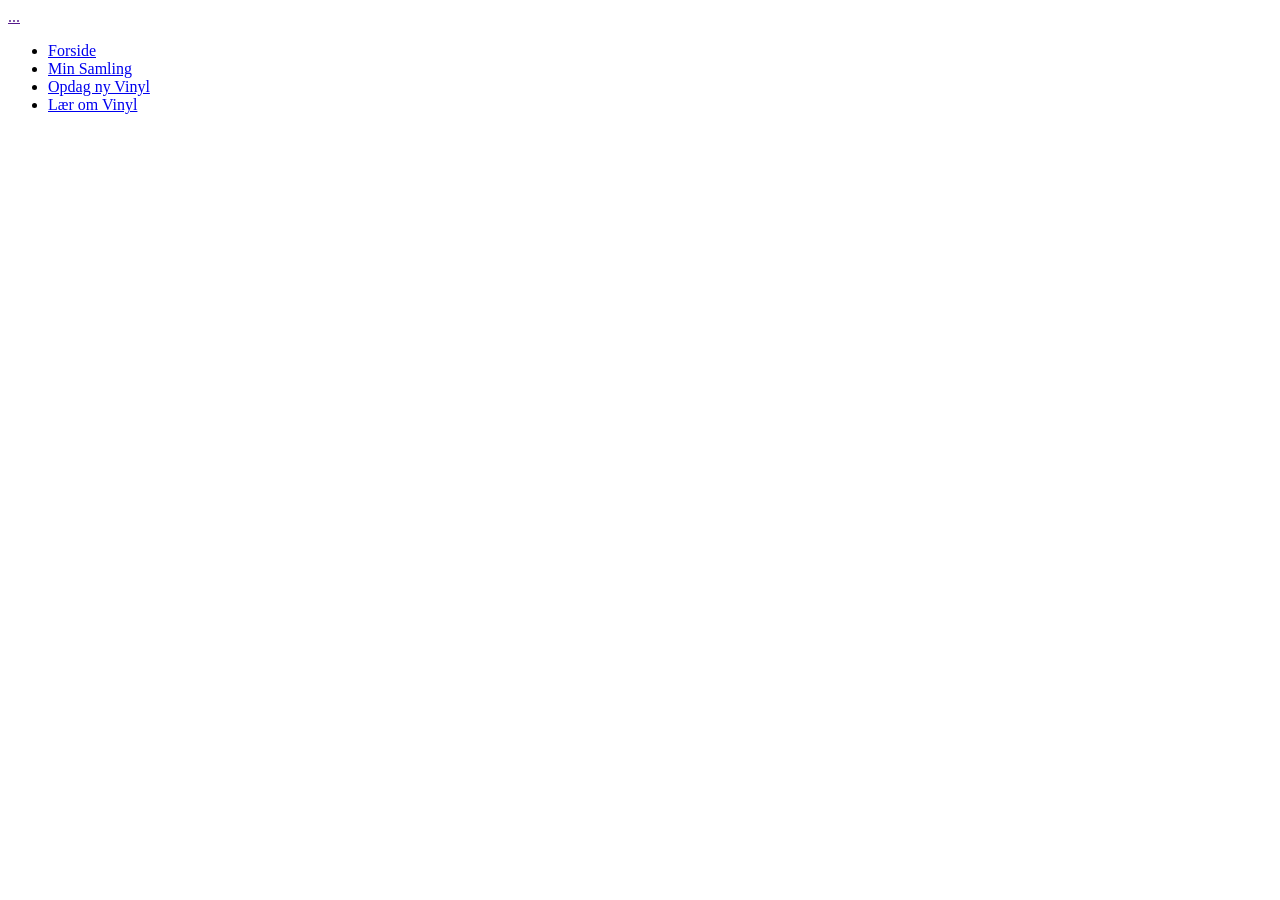
==== index.html @ f33c12c8 "init" ====
<!DOCTYPE html>
<html lang="da">

<head>
    <meta charset="UTF-8">
    <meta name="viewport" content="width=device-width, initial-scale=1.0">
    <meta name="robots" content="noindex">
    <title>Forside</title>
    <link rel="stylesheet" href="./css/style.css">
    <link rel="stylesheet" href="./css/layout.css">
</head>

<body>
    <header>
        <div class="logo">
            <a href="">...</a>
        </div>
        <nav>
            <ul class="menu">
                <li><a href="index.html">Forside</a></li>
                <li><a href="min_samling.html">Min Samling</a></li>
                <li><a href="preview_opdagnyvinyl.html">Opdag ny Vinyl</a></li>
                <li><a href="preview_læromvinyl.html">Lær om Vinyl</a></li>
            </ul>
        </nav>
    </header>

    <main>
        <div class="grid_5-4">
            <div class="order">
                <h1></h1>
                <p></p>
                <p></p>
            </div>
            <img src="" alt="">
        </div>
    </main>

    <footer></footer>
</body>

</html>
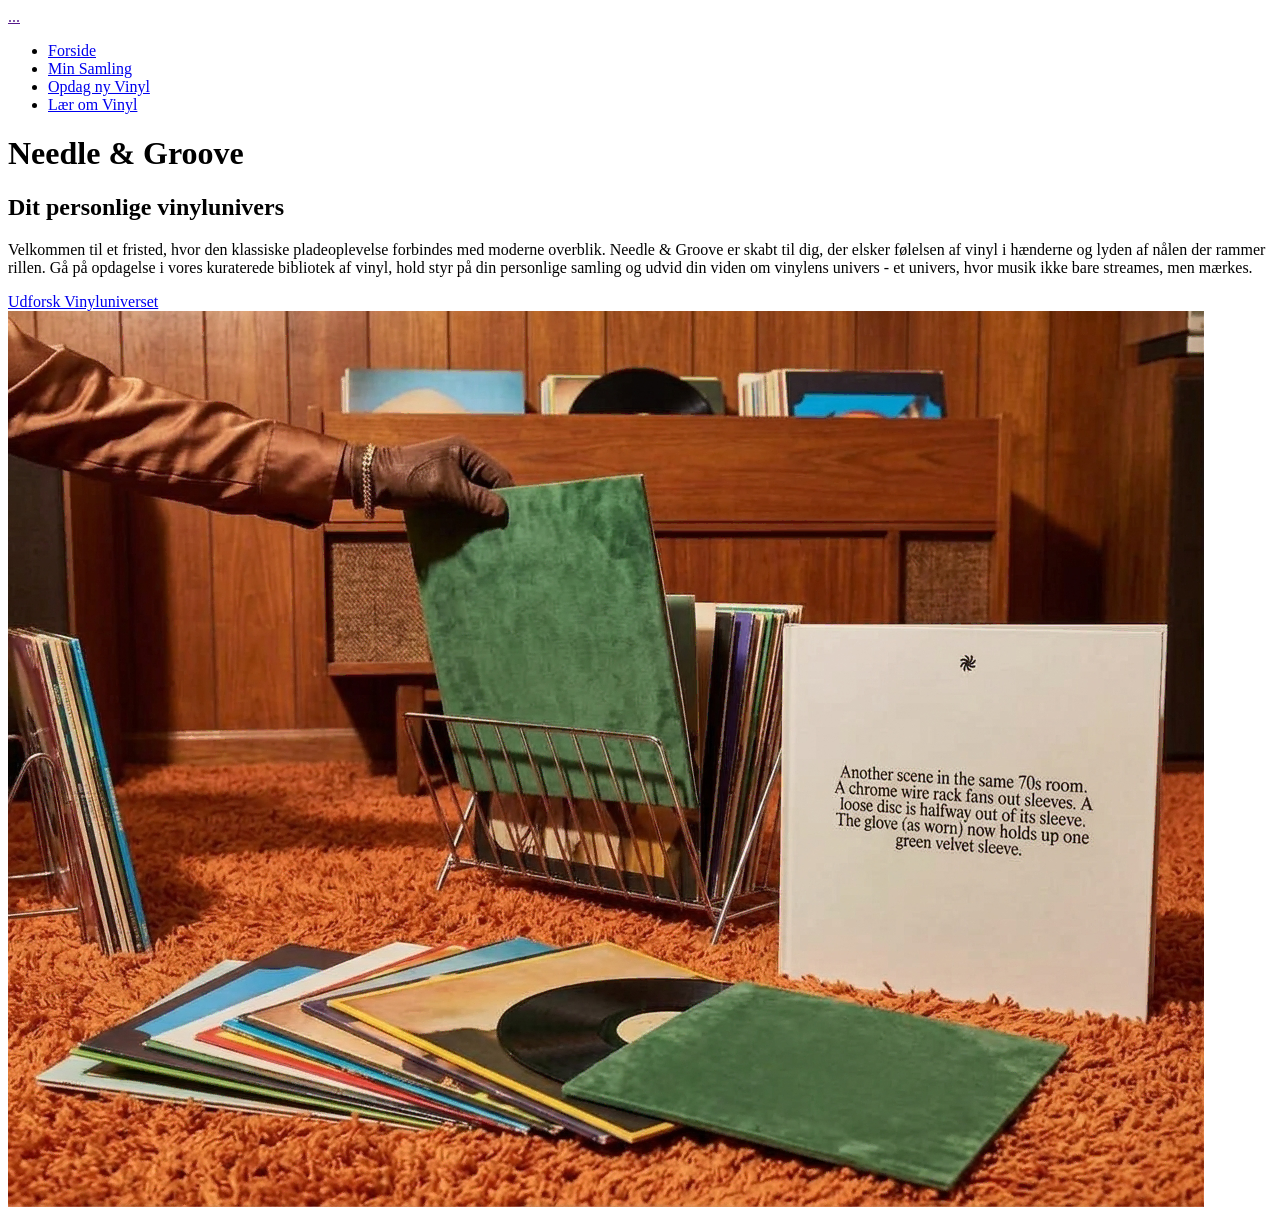
==== commit fe5af800: "indhold done" ====
--- a/index.html
+++ b/index.html
@@ -28,11 +28,18 @@
     <main>
         <div class="grid_5-4">
             <div class="order">
-                <h1></h1>
-                <p></p>
-                <p></p>
+                <h1>Needle & Groove</h1>
+                <h2>Dit personlige vinylunivers</h2>
+                <p>Velkommen til et fristed, hvor den klassiske pladeoplevelse forbindes med moderne overblik. Needle &
+                    Groove er skabt til
+                    dig, der elsker følelsen af vinyl i hænderne og lyden af nålen der rammer rillen. Gå på opdagelse i
+                    vores kuraterede
+                    bibliotek af vinyl, hold styr på din personlige samling og udvid din viden om vinylens univers - et
+                    univers, hvor musik
+                    ikke bare streames, men mærkes.</p>
+                <a href="overlay_menu.html">Udforsk Vinyluniverset</a>
+                <img src="./imgs/Gemini_Generated_Image_txcvd5txcvd5txcv.webp" alt="baggrundsbillede">
             </div>
-            <img src="" alt="">
         </div>
     </main>
 
--- a/css/style.css
+++ b/css/style.css
@@ -0,0 +1 @@
+/********** Forside **********/
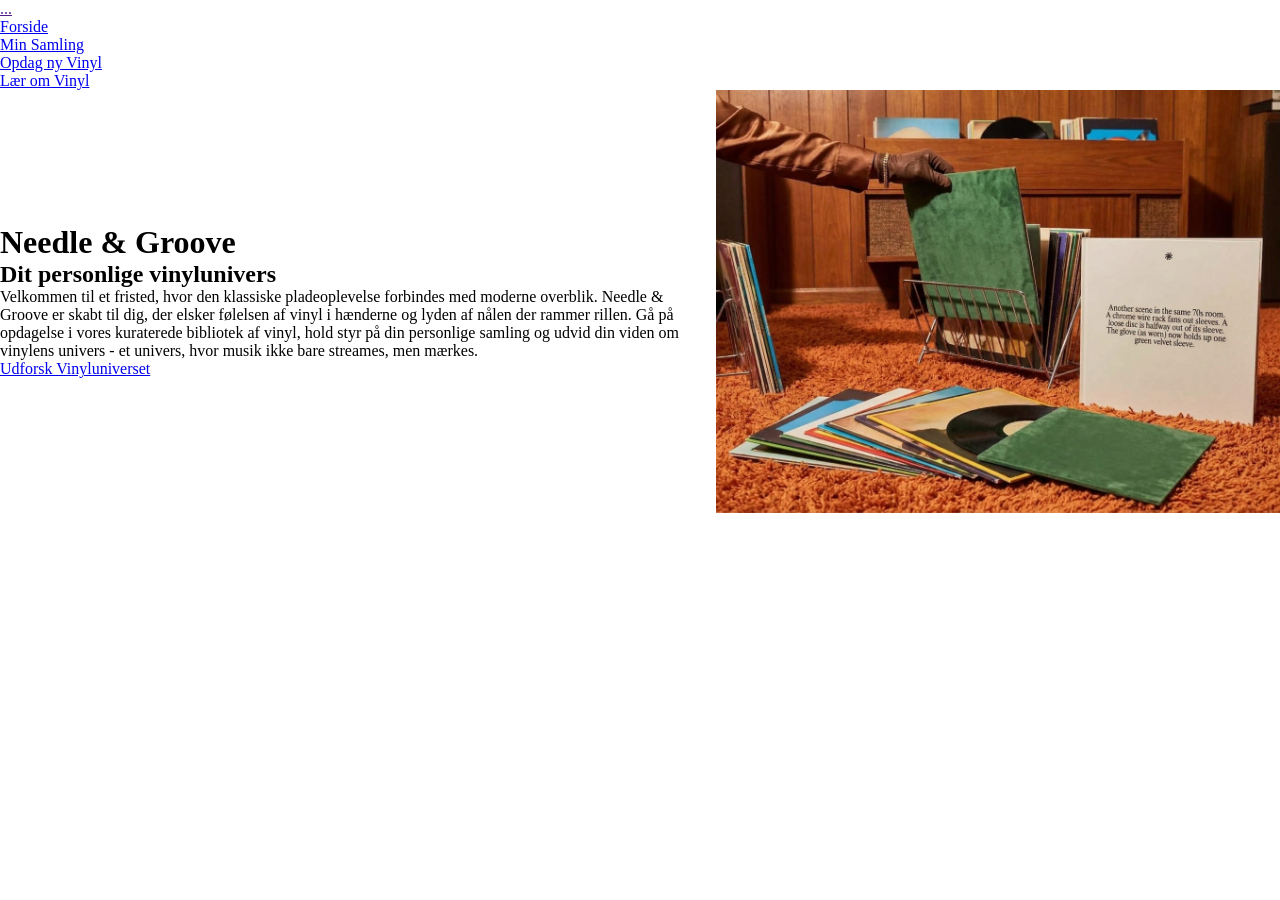
==== commit ec94b808: "layout done" ====
--- a/index.html
+++ b/index.html
@@ -27,6 +27,8 @@
 
     <main>
         <div class="grid_5-4">
+            <img class="baggrundsbillede_forside" src="./imgs/Gemini_Generated_Image_txcvd5txcvd5txcv.webp"
+                alt="baggrundsbillede">
             <div class="order">
                 <h1>Needle & Groove</h1>
                 <h2>Dit personlige vinylunivers</h2>
@@ -38,7 +40,6 @@
                     univers, hvor musik
                     ikke bare streames, men mærkes.</p>
                 <a href="overlay_menu.html">Udforsk Vinyluniverset</a>
-                <img src="./imgs/Gemini_Generated_Image_txcvd5txcvd5txcv.webp" alt="baggrundsbillede">
             </div>
         </div>
     </main>
--- a/css/style.css
+++ b/css/style.css
@@ -1 +1,21 @@
+/********** Reset **********/
+* {
+  margin: 0;
+  padding: 0;
+  box-sizing: border-box;
+}
+
+img {
+  width: 100%;
+  height: auto;
+  display: block;
+}
+
 /********** Forside **********/
+
+/********** Overlay menu **********/
+.baggrundsbillede_menu {
+  border-radius: 525px 0 0 525px;
+}
+
+/********** Preview "Min Samling" **********/
--- a/css/layout.css
+++ b/css/layout.css
@@ -0,0 +1,137 @@
+/********** Forside **********/
+.grid_5-4 {
+  display: grid;
+  grid-template-columns: 5fr 4fr;
+  grid-template-rows: 1fr auto 1fr;
+  gap: 10px;
+}
+
+.baggrundsbillede_forside {
+  grid-column: 2/3;
+  grid-row: 1/4;
+}
+
+.order {
+  grid-column: 1/2;
+  grid-row: 2/3;
+}
+
+/********** Overlay menu **********/
+.grid_1-20 {
+  display: grid;
+  grid-template-columns: 1fr 20fr;
+  grid-template-rows: 1fr auto auto 1fr;
+  gap: 10px;
+}
+
+.grid_1-1-1 {
+  display: grid;
+  grid-template-columns: repeat(3, 1fr);
+  grid-column: 2/3;
+  grid-row: 3/4;
+}
+
+.baggrundsbillede_menu {
+  grid-column: 2/3;
+  grid-row: 1/5;
+}
+
+.menu_overskrift {
+  grid-column: 2/3;
+  grid-row: 2/3;
+}
+
+/********** Preview "Min Samling" **********/
+.grid_minsamling_1-7-20 {
+  display: grid;
+  grid-template-columns: 1fr 7fr 20fr;
+  grid-template-rows: 1fr auto auto auto 1fr;
+  gap: 10px;
+}
+
+.bgb_presamling1 {
+  grid-column: 2/4;
+  grid-row: 1/6;
+}
+
+.bgb_presamling2 {
+  grid-column: 3/4;
+  grid-row: 1/6;
+}
+
+.preminsamling_overskrift {
+  grid-column: 3/4;
+  grid-row: 2/3;
+}
+
+.grid_album {
+  display: grid;
+  grid-template-columns: repeat(4, 1fr);
+  gap: 20px;
+  grid-column: 3/4;
+  grid-row: 3/4;
+}
+
+.minsamling_botton {
+  grid-column: 3/4;
+  grid-row: 4/5;
+}
+
+/********** Min Samling **********/
+.grid_1-1-1 {
+  display: grid;
+  grid-template-columns: repeat(3, 1fr);
+  gap: 20px;
+}
+
+.grid_1-1-1-1 {
+  display: grid;
+  grid-template-columns: repeat(4, 1fr);
+  gap: 20px;
+}
+
+/********** Preview "Opdag ny Vinyl" **********/
+.grid_1-7-20 {
+  display: grid;
+  grid-template-columns: 1fr 7fr 20fr;
+  grid-template-rows: 1fr auto 1fr;
+  gap: 10px;
+}
+
+.bgb_preopdag1 {
+  grid-column: 2/4;
+  grid-row: 1/6;
+}
+
+.bgb_preopdag2 {
+  grid-column: 3/4;
+  grid-row: 1/6;
+}
+
+.preopdag_overskrift {
+  grid-column: 3/4;
+  grid-row: 2/3;
+}
+
+/********** Preview "Lær om Vinyl" **********/
+.grid_1-7-20 {
+  display: grid;
+  grid-template-columns: 1fr 7fr 20fr;
+  grid-template-rows: 1fr auto 1fr;
+  gap: 10px;
+}
+
+.bgb_prelær1 {
+  grid-column: 2/4;
+  grid-row: 1/6;
+}
+
+.bgb_prelær2 {
+  grid-column: 3/4;
+  grid-row: 1/6;
+}
+
+.prelær_overskrift {
+  grid-column: 3/4;
+  grid-row: 2/3;
+}
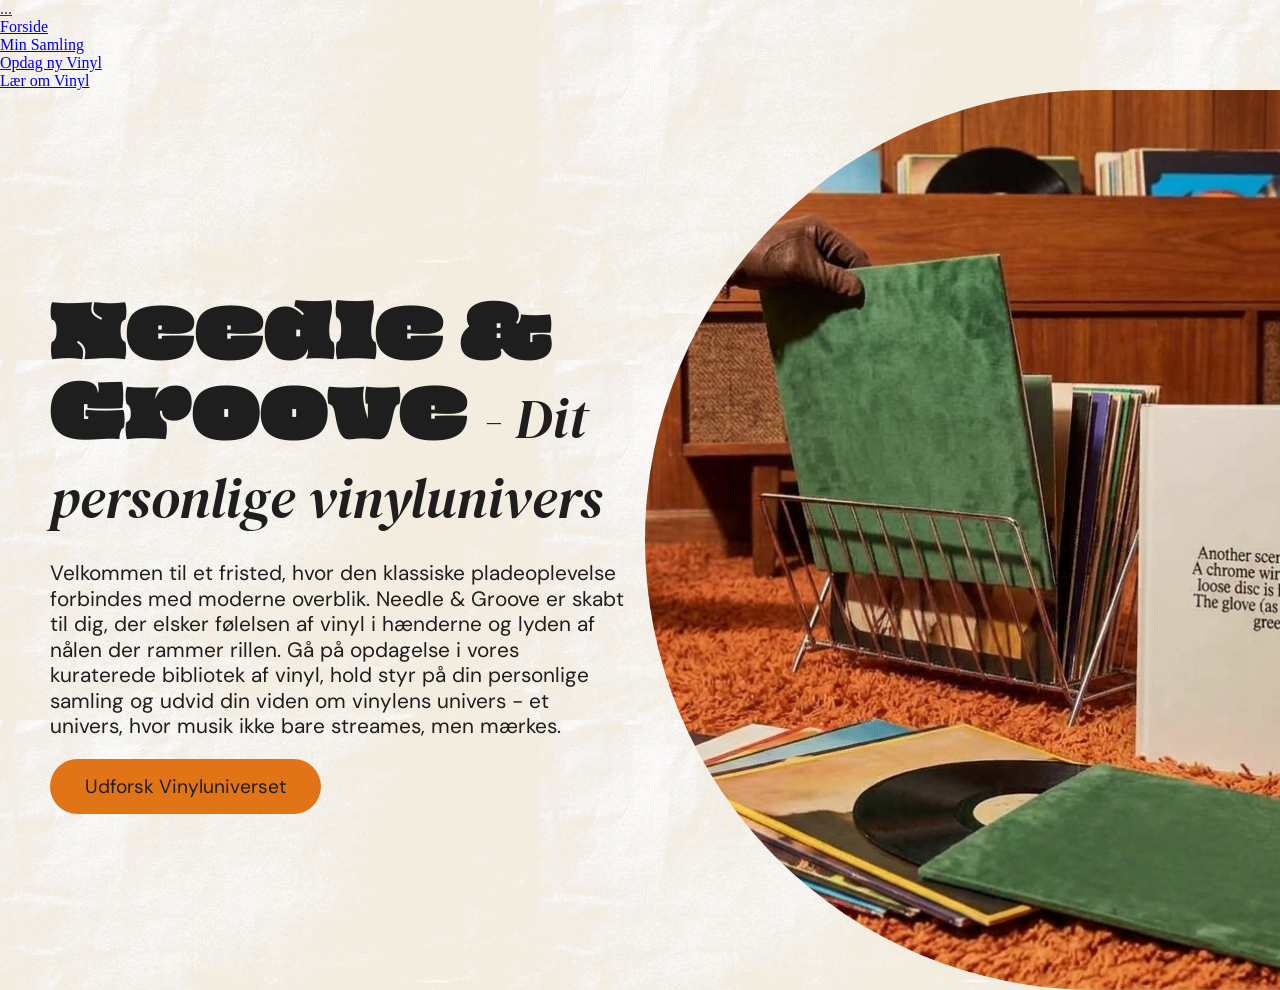
==== commit 35abe802: "style done + html/layout rettelser" ====
--- a/index.html
+++ b/index.html
@@ -5,6 +5,14 @@
     <meta charset="UTF-8">
     <meta name="viewport" content="width=device-width, initial-scale=1.0">
     <meta name="robots" content="noindex">
+    <meta name="description"
+        content="Udforsk Needle & Groove – dit digitale vinylarkiv. Hold styr på din samling, opdag ny musik, og lær alt om vinyl.">
+    <link rel="preconnect" href="https://fonts.googleapis.com">
+    <link rel="preconnect" href="https://fonts.gstatic.com" crossorigin>
+    <link
+        href="https://fonts.googleapis.com/css2?family=DM+Sans:ital,opsz,wght@0,9..40,100..1000;1,9..40,100..1000&family=DM+Serif+Display:ital@0;1&family=Oi&display=swap"
+        rel="stylesheet">
+    <link rel="icon" href="favicon (1).ico">
     <title>Forside</title>
     <link rel="stylesheet" href="./css/style.css">
     <link rel="stylesheet" href="./css/layout.css">
@@ -28,18 +36,20 @@
     <main>
         <div class="grid_5-4">
             <img class="baggrundsbillede_forside" src="./imgs/Gemini_Generated_Image_txcvd5txcvd5txcv.webp"
-                alt="baggrundsbillede">
-            <div class="order">
-                <h1>Needle & Groove</h1>
-                <h2>Dit personlige vinylunivers</h2>
-                <p>Velkommen til et fristed, hvor den klassiske pladeoplevelse forbindes med moderne overblik. Needle &
+                alt="baggrundsbillede" fetchpriority="high">
+            <div class="index_indhold">
+                <h1 class="forside_h1 tekst_lys_bg">Needle & Groove <span class="h1_andenfont">- Dit personlige
+                        vinylunivers</span></h1>
+                <p class="forside_p tekst_lys_bg">Velkommen til et fristed, hvor den klassiske pladeoplevelse forbindes
+                    med
+                    moderne overblik. Needle &
                     Groove er skabt til
                     dig, der elsker følelsen af vinyl i hænderne og lyden af nålen der rammer rillen. Gå på opdagelse i
                     vores kuraterede
                     bibliotek af vinyl, hold styr på din personlige samling og udvid din viden om vinylens univers - et
                     univers, hvor musik
                     ikke bare streames, men mærkes.</p>
-                <a href="overlay_menu.html">Udforsk Vinyluniverset</a>
+                <a class="forside_botton" href="overlay_menu.html">Udforsk Vinyluniverset</a>
             </div>
         </div>
     </main>
--- a/css/style.css
+++ b/css/style.css
@@ -9,13 +9,296 @@
   width: 100%;
   height: auto;
   display: block;
+  place-self: stretch;
+  object-fit: cover;
+}
+
+/********** Generelt **********/
+body {
+  background-color: #f3eddf;
+  background-image: url(../imgs/papirtekstur.webp);
+  background-blend-mode: lighten;
+}
+
+.tekst_lys_bg {
+  color: #1f1e1e;
+}
+
+.tekst_mørk_bg {
+  color: #f3eddf;
+}
+
+h1 {
+  font-family: "Oi", serif;
+  font-weight: 400;
+  font-style: normal;
+  font-size: 4.5rem;
+  letter-spacing: 3%;
+  line-height: 80px;
+  margin-block: 32px 12px;
+}
+
+h2 {
+  font-family: "DM Serif Display", serif;
+  font-weight: 400;
+  font-style: normal;
+  font-size: 2rem;
+  margin-block: 32px 12px;
+}
+
+h3 {
+  font-family: "DM Serif Display", serif;
+  font-weight: 400;
+  font-style: normal;
+  font-size: 1.4rem;
+  margin-block: 10px 5px;
+}
+
+p {
+  font-family: "DM Sans", sans-serif;
+  font-optical-sizing: auto;
+  font-weight: 400;
+  font-style: normal;
+  font-size: 1.3rem;
+  line-height: 1.6rem;
+  text-wrap: balance;
+  margin-block: 0 16px;
 }
 
 /********** Forside **********/
+.baggrundsbillede_forside {
+  border-bottom-left-radius: 600px;
+  border-bottom-right-radius: 600px;
+  @media (width > 900px) {
+    border-radius: 600px 0 0 600px;
+  }
+}
+
+.index_indhold {
+  padding-inline: 50px 10px;
+  @media (width < 900px) {
+    padding-inline: 50px;
+    text-align: center;
+    text-wrap: balance;
+  }
+}
+
+.forside_h1 {
+  text-wrap: balance;
+  @media (max-width: 1129px) {
+    font-size: 3.5rem;
+    line-height: 60px;
+  }
+}
+
+.h1_andenfont {
+  font-family: "DM Serif Display", serif;
+  font-weight: 400;
+  font-style: italic;
+  font-size: 3.5rem;
+  letter-spacing: normal;
+  line-height: 70px;
+  @media (max-width: 1129px) {
+    font-size: 2.5rem;
+    line-height: 50px;
+  }
+}
+
+.forside_botton {
+  background-color: #e17417;
+  border: none;
+  color: #1f1e1e;
+  padding: 15px 35px;
+  text-align: center;
+  text-decoration: none;
+  display: inline-block;
+  cursor: pointer;
+  border-radius: 35px;
+  font-family: "DM Sans", sans-serif;
+  font-weight: 400;
+  font-style: normal;
+  font-size: 1.2rem;
+}
+
+.forside_p {
+  margin-block: 10px 20px;
+}
 
 /********** Overlay menu **********/
 .baggrundsbillede_menu {
-  border-radius: 525px 0 0 525px;
+  border-bottom-left-radius: 600px;
+  border-bottom-right-radius: 600px;
+  @media (width > 900px) {
+    border-radius: 600px 0 0 600px;
+  }
+}
+
+.card_link {
+  background-color: #e17417;
+  border: none;
+  color: #1f1e1e;
+  padding: 40px 30px;
+  text-align: center;
+  text-decoration: none;
+  display: inline-block;
+  cursor: pointer;
+  border-radius: 30%;
+  max-width: 300px;
+}
+
+.menu_overskrift {
+  text-align: center;
+  @media (max-width: 700px) {
+    font-size: 3.5rem;
+  }
+}
+
+.card_container {
+  @media (width < 900px) {
+    margin-block: 10px 150px;
+  }
+}
+
+.menu_indhold {
+  padding-inline: 100px;
+  @media (width > 900px) {
+    display: grid;
+    align-items: center;
+  }
+}
+
+.card_link h2 {
+  margin-block-start: 0;
 }
 
 /********** Preview "Min Samling" **********/
+.bgb_presamling1 {
+  filter: brightness(50%);
+  border-bottom-left-radius: 600px;
+  border-bottom-right-radius: 600px;
+  @media (width > 900px) {
+    border-radius: 600px 0 0 600px;
+    z-index: 1;
+  }
+}
+
+.bgb_presamling2 {
+  border-bottom-left-radius: 600px;
+  border-bottom-right-radius: 600px;
+  @media (width > 900px) {
+    border-radius: 600px 0 0 600px;
+    z-index: 10;
+  }
+}
+
+.presamling_indhold {
+  z-index: 20;
+  padding-inline: 80px;
+  padding-block: 20px 160px;
+  text-align: center;
+  @media (width > 900px) {
+    padding-block: 0;
+  }
+}
+
+.cover {
+  border-radius: 25%;
+}
+
+.minsamling_botton {
+  background-color: #e17417;
+  color: #1f1e1e;
+  cursor: pointer;
+  border: none;
+  border-radius: 35px;
+  width: fit-content;
+  align-self: center;
+  padding: 15px 35px;
+  display: block;
+  margin: 0 auto;
+  text-decoration: none;
+  text-align: center;
+  font-family: "DM Sans", sans-serif;
+  font-weight: 400;
+  font-style: normal;
+  font-size: 1.2rem;
+}
+
+.cover_container {
+  margin-block: 20px;
+}
+
+/********** Min Samling **********/
+.body_minsamling {
+  background-color: #254c54;
+  background-image: none;
+}
+
+.minsamling_h1 {
+  text-align: center;
+  @media (width < 530px) {
+    font-size: 3.5rem;
+  }
+  @media (width < 450px) {
+    font-size: 3rem;
+  }
+}
+
+.sotering_button {
+  background-color: none;
+  color: #f3eddf;
+  cursor: pointer;
+  border: #a9a7a3 solid 1px;
+  border-radius: 35px;
+  width: fit-content;
+  align-self: center;
+  padding: 8px 18px;
+  display: block;
+  text-align: center;
+  font-family: "DM Sans", sans-serif;
+  font-weight: 400;
+  font-style: normal;
+  font-size: 1.2rem;
+}
+
+.album_container {
+  text-align: center;
+}
+
+.cover_billede {
+  border-radius: 50px;
+}
+
+.placeholder_cover {
+  width: 100%;
+  aspect-ratio: 1;
+  background-color: #587e86;
+  border-radius: 50px;
+}
+
+/********** Preview "Opdag ny Vinyl" og "Lær om Vinyl" **********/
+.bgb1_pre {
+  filter: brightness(50%);
+  z-index: 1;
+  border-bottom-left-radius: 600px;
+  border-bottom-right-radius: 600px;
+  @media (width > 900px) {
+    border-radius: 600px 0 0 600px;
+  }
+}
+
+.bgb2_pre {
+  border-bottom-left-radius: 600px;
+  border-bottom-right-radius: 600px;
+  z-index: 10;
+  @media (width > 900px) {
+    border-radius: 600px 0 0 600px;
+  }
+}
+
+.pre_overskrift {
+  z-index: 20;
+  padding-inline: 60px 60px;
+  text-align: center;
+  align-self: center;
+}
--- a/css/layout.css
+++ b/css/layout.css
@@ -1,137 +1,191 @@
 /********** Forside **********/
 .grid_5-4 {
-  display: grid;
-  grid-template-columns: 5fr 4fr;
-  grid-template-rows: 1fr auto 1fr;
-  gap: 10px;
+  @media (width > 900px) {
+    display: grid;
+    grid-template-columns: 1fr 1fr;
+    gap: 10px;
+    min-height: 100vh;
+  }
 }
 
 .baggrundsbillede_forside {
-  grid-column: 2/3;
-  grid-row: 1/4;
+  @media (width > 900px) {
+    grid-column: 2/3;
+    grid-row: 1/2;
+  }
 }
 
-.order {
-  grid-column: 1/2;
-  grid-row: 2/3;
+.index_indhold {
+  @media (width > 900px) {
+    grid-column: 1/2;
+    grid-row: 1/2;
+    display: flex;
+    flex-direction: column;
+    justify-content: center;
+    align-items: flex-start;
+  }
 }
 
 /********** Overlay menu **********/
-.grid_1-20 {
+.grid_menu {
   display: grid;
-  grid-template-columns: 1fr 20fr;
-  grid-template-rows: 1fr auto auto 1fr;
-  gap: 10px;
+  grid-template-columns: 1fr;
+  grid-template-rows: 7fr 1fr;
+  @media (width > 900px) {
+    grid-template-columns: 1fr 20fr;
+  }
+}
+
+.baggrundsbillede_menu {
+  filter: brightness(50%);
+  grid-column: 1/2;
+  grid-row: 1/2;
+  z-index: 1;
+  @media (width > 900px) {
+    grid-column: 2/3;
+  }
+}
+
+.menu_indhold {
+  grid-column: 1/2;
+  grid-row: 1/2;
+  z-index: 10;
+  @media (width > 900px) {
+    grid-column: 2/3;
+    display: flex;
+    flex-direction: column;
+    justify-content: center;
+  }
+}
+
+.card_container {
+  display: grid;
+  gap: 20px;
+  justify-items: center;
+  @media (width > 900px) {
+    grid-template-columns: repeat(3, 1fr);
+  }
+}
+
+/********** Preview "Min Samling" **********/
+.grid_minsamling_1-7-20,
+.grid_mobilpresamling {
+  display: grid;
+  grid-template-columns: 1fr;
+  grid-template-rows: 6fr 1.5fr 0.5fr;
+  @media (width > 900px) {
+    grid-template-columns: 1fr 7fr 20fr;
+    grid-template-rows: 1fr auto 1fr;
+    gap: 10px;
+  }
+}
+
+.bgb_presamling1 {
+  grid-column: 1/2;
+  grid-row: 1/3;
+  z-index: 1;
+  @media (width > 900px) {
+    grid-column: 2/4;
+    grid-row: 1/5;
+  }
+}
+
+.bgb_presamling2 {
+  grid-column: 1/2;
+  grid-row: 1/2;
+  z-index: 10;
+  @media (width > 900px) {
+    grid-column: 3/4;
+    grid-row: 1/5;
+  }
+}
+
+.presamling_indhold {
+  grid-column: 1/2;
+  grid-row: 1/2;
+  z-index: 20;
+  @media (width > 900px) {
+    grid-column: 3/4;
+    grid-row: 2/3;
+  }
+}
+
+.cover_container {
+  display: grid;
+  grid-template-columns: 1fr 1fr;
+  gap: 20px;
+  @media (width > 900px) {
+    grid-template-columns: repeat(4, 1fr);
+    gap: 20px;
+    grid-column: 3/4;
+    grid-row: 3/4;
+  }
+}
+
+/********** Min Samling **********/
+.main_minsamling {
+  max-width: 1200px;
+  margin-inline: auto;
+  padding-inline: 30px;
 }
 
 .grid_1-1-1 {
+  width: 100%;
   display: grid;
-  grid-template-columns: repeat(3, 1fr);
-  grid-column: 2/3;
-  grid-row: 3/4;
-}
-
-.baggrundsbillede_menu {
-  grid-column: 2/3;
-  grid-row: 1/5;
-}
-
-.menu_overskrift {
-  grid-column: 2/3;
-  grid-row: 2/3;
-}
-
-/********** Preview "Min Samling" **********/
-.grid_minsamling_1-7-20 {
-  display: grid;
-  grid-template-columns: 1fr 7fr 20fr;
-  grid-template-rows: 1fr auto auto auto 1fr;
-  gap: 10px;
-}
-
-.bgb_presamling1 {
-  grid-column: 2/4;
-  grid-row: 1/6;
-}
-
-.bgb_presamling2 {
-  grid-column: 3/4;
-  grid-row: 1/6;
-}
-
-.preminsamling_overskrift {
-  grid-column: 3/4;
-  grid-row: 2/3;
-}
-
-.grid_album {
-  display: grid;
-  grid-template-columns: repeat(4, 1fr);
-  gap: 20px;
-  grid-column: 3/4;
-  grid-row: 3/4;
-}
-
-.minsamling_botton {
-  grid-column: 3/4;
-  grid-row: 4/5;
-}
-
-/********** Min Samling **********/
-.grid_1-1-1 {
-  display: grid;
-  grid-template-columns: repeat(3, 1fr);
+  grid-template-columns: repeat(3, max-content);
+  justify-content: center;
   gap: 20px;
 }
 
 .grid_1-1-1-1 {
   display: grid;
-  grid-template-columns: repeat(4, 1fr);
+  grid-template-columns: 1fr 1fr;
   gap: 20px;
+  @media (width > 900px) {
+    grid-template-columns: repeat(4, 1fr);
+    justify-content: center;
+    gap: 20px;
+  }
 }
 
-/********** Preview "Opdag ny Vinyl" **********/
+/********** Preview "Opdag ny Vinyl" og "Lær om Vinyl" **********/
 .grid_1-7-20 {
   display: grid;
-  grid-template-columns: 1fr 7fr 20fr;
-  grid-template-rows: 1fr auto 1fr;
-  gap: 10px;
+  grid-template-columns: 1fr;
+  grid-template-rows: 6fr 1.5fr 0.5fr;
+  @media (width > 900px) {
+    grid-template-columns: 1fr 7fr 20fr;
+    grid-template-rows: 1fr auto 1fr;
+    gap: 10px;
+  }
 }
 
-.bgb_preopdag1 {
-  grid-column: 2/4;
-  grid-row: 1/6;
+.bgb1_pre {
+  grid-column: 1/2;
+  grid-row: 1/3;
+  z-index: 1;
+  @media (width > 900px) {
+    grid-column: 2/4;
+    grid-row: 1/6;
+  }
 }
 
-.bgb_preopdag2 {
-  grid-column: 3/4;
-  grid-row: 1/6;
+.bgb2_pre {
+  grid-column: 1/2;
+  grid-row: 1/2;
+  z-index: 10;
+  @media (width > 900px) {
+    grid-column: 3/4;
+    grid-row: 1/6;
+  }
 }
 
-.preopdag_overskrift {
-  grid-column: 3/4;
-  grid-row: 2/3;
+.pre_overskrift {
+  grid-column: 1/2;
+  grid-row: 1/2;
+  z-index: 20;
+  @media (width > 900px) {
+    grid-column: 3/4;
+    grid-row: 2/3;
+  }
 }
-
-/********** Preview "Lær om Vinyl" **********/
-.grid_1-7-20 {
-  display: grid;
-  grid-template-columns: 1fr 7fr 20fr;
-  grid-template-rows: 1fr auto 1fr;
-  gap: 10px;
-}
-
-.bgb_prelær1 {
-  grid-column: 2/4;
-  grid-row: 1/6;
-}
-
-.bgb_prelær2 {
-  grid-column: 3/4;
-  grid-row: 1/6;
-}
-
-.prelær_overskrift {
-  grid-column: 3/4;
-  grid-row: 2/3;
-}
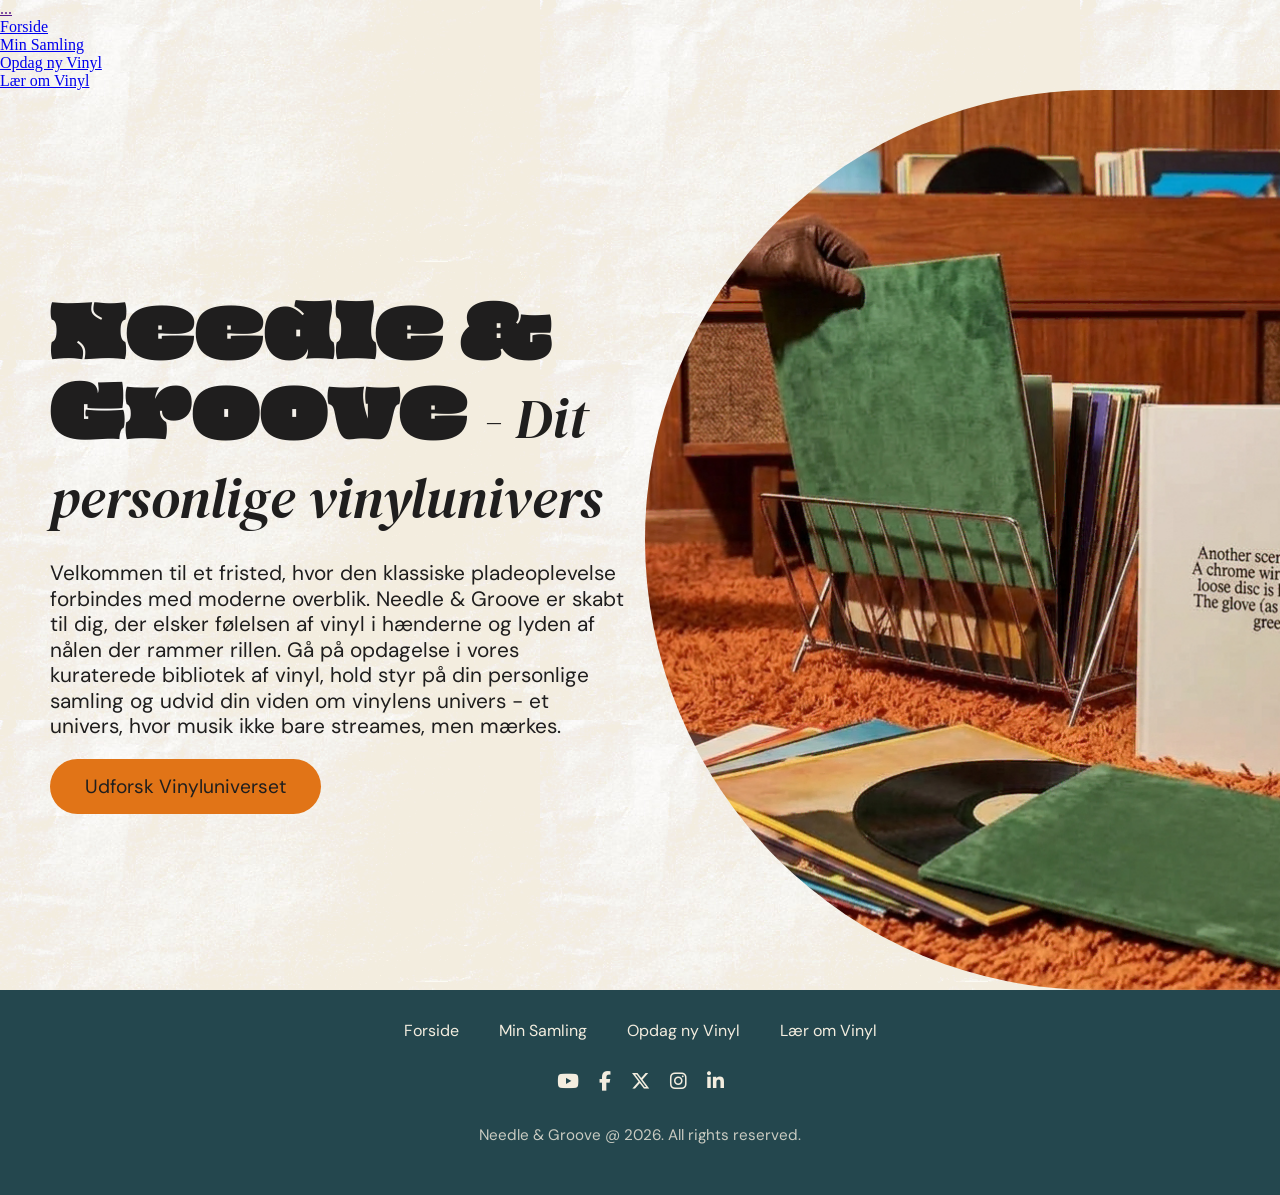
==== commit 7fe1f1cf: "footer done + rettelser" ====
--- a/index.html
+++ b/index.html
@@ -13,6 +13,7 @@
         href="https://fonts.googleapis.com/css2?family=DM+Sans:ital,opsz,wght@0,9..40,100..1000;1,9..40,100..1000&family=DM+Serif+Display:ital@0;1&family=Oi&display=swap"
         rel="stylesheet">
     <link rel="icon" href="favicon (1).ico">
+    <link rel="stylesheet" href="https://cdnjs.cloudflare.com/ajax/libs/font-awesome/6.5.1/css/all.min.css">
     <title>Forside</title>
     <link rel="stylesheet" href="./css/style.css">
     <link rel="stylesheet" href="./css/layout.css">
@@ -54,7 +55,24 @@
         </div>
     </main>
 
-    <footer></footer>
+    <footer>
+        <div class="footer_container">
+            <nav class="footer_nav">
+                <a href="index.html">Forside</a>
+                <a href="min_samling.html">Min Samling</a>
+                <a href="preview_opdagnyvinyl.html">Opdag ny Vinyl</a>
+                <a href="preview_læromvinyl.html">Lær om Vinyl</a>
+            </nav>
+            <div class="footer_socials">
+                <a href="#" aria-label="YouTube"><i class="fa-brands fa-youtube"></i></a>
+                <a href="#" aria-label="Facebook"><i class="fa-brands fa-facebook-f"></i></a>
+                <a href="#" aria-label="Twitter"><i class="fa-brands fa-x-twitter"></i></a>
+                <a href="#" aria-label="Instagram"><i class="fa-brands fa-instagram"></i></a>
+                <a href="#" aria-label="LinkedIn"><i class="fa-brands fa-linkedin-in"></i></a>
+            </div>
+            <p class="footer_copyright">Needle & Groove @ 2026. All rights reserved.</p>
+        </div>
+    </footer>
 </body>
 
 </html>
--- a/css/style.css
+++ b/css/style.css
@@ -78,6 +78,7 @@
   padding-inline: 50px 10px;
   @media (width < 900px) {
     padding-inline: 50px;
+    padding-bottom: 50px;
     text-align: center;
     text-wrap: balance;
   }
@@ -88,6 +89,9 @@
   @media (max-width: 1129px) {
     font-size: 3.5rem;
     line-height: 60px;
+  }
+  @media (width < 530px) {
+    font-size: 3rem;
   }
 }
 
@@ -148,8 +152,11 @@
 
 .menu_overskrift {
   text-align: center;
-  @media (max-width: 700px) {
-    font-size: 3.5rem;
+  @media (width < 810px) {
+    font-size: 3.5rem;
+  }
+  @media (width < 530px) {
+    font-size: 3rem;
   }
 }
 
@@ -160,8 +167,9 @@
 }
 
 .menu_indhold {
-  padding-inline: 100px;
-  @media (width > 900px) {
+  padding-inline: 20px;
+  @media (width > 900px) {
+    padding-inline: 100px;
     display: grid;
     align-items: center;
   }
@@ -193,11 +201,21 @@
 
 .presamling_indhold {
   z-index: 20;
-  padding-inline: 80px;
+  padding-inline: 20px;
   padding-block: 20px 160px;
   text-align: center;
   @media (width > 900px) {
+    padding-inline: 80px;
     padding-block: 0;
+  }
+}
+
+.preminsamling_overskrift {
+  @media (width < 660px) {
+    font-size: 3.5rem;
+  }
+  @media (width < 530px) {
+    font-size: 3rem;
   }
 }
 
@@ -263,6 +281,7 @@
 
 .album_container {
   text-align: center;
+  padding-bottom: 50px;
 }
 
 .cover_billede {
@@ -301,4 +320,52 @@
   padding-inline: 60px 60px;
   text-align: center;
   align-self: center;
-}
+  @media (width < 660px) {
+    font-size: 3.5rem;
+  }
+  @media (width < 530px) {
+    font-size: 3rem;
+  }
+}
+
+/********** Footer **********/
+footer {
+  background-color: #24474e;
+  color: #f3eddf;
+  padding: 30px 40px;
+}
+
+.footer_nav a {
+  color: #f3eddf;
+  font-family: "DM Sans", sans-serif;
+  font-weight: 400;
+  font-style: normal;
+  font-size: 1rem;
+  text-decoration: none;
+  transition: color 0.3s;
+  text-align: center;
+  &:hover {
+    color: #e17417;
+  }
+}
+
+.footer_socials a {
+  color: #f3eddf;
+  font-size: 1.2rem;
+  text-decoration: none;
+  transition: color 0.3s;
+  text-align: end;
+  &:hover {
+    color: #e17417;
+  }
+}
+
+.footer_copyright {
+  color: #f3eddf;
+  opacity: 0.8;
+  font-family: "DM Sans", sans-serif;
+  font-weight: 400;
+  font-style: normal;
+  font-size: 0.95rem;
+  text-align: center;
+}
--- a/css/layout.css
+++ b/css/layout.css
@@ -30,7 +30,7 @@
 .grid_menu {
   display: grid;
   grid-template-columns: 1fr;
-  grid-template-rows: 7fr 1fr;
+  grid-template-rows: 7fr 0.5fr;
   @media (width > 900px) {
     grid-template-columns: 1fr 20fr;
   }
@@ -189,3 +189,31 @@
     grid-row: 2/3;
   }
 }
+
+/********** Footer **********/
+.footer_container {
+  display: flex;
+  flex-direction: column;
+  align-items: center;
+  gap: 30px;
+  max-width: 1200px;
+  margin-inline: auto;
+}
+
+.footer_nav {
+  display: grid;
+  grid-template-columns: 1fr 1fr;
+  justify-items: center;
+  gap: 16px 24px;
+  @media (width > 900px) {
+    display: flex;
+    justify-content: center;
+    gap: 40px;
+  }
+}
+
+.footer_socials {
+  display: flex;
+  justify-content: center;
+  gap: 20px;
+}
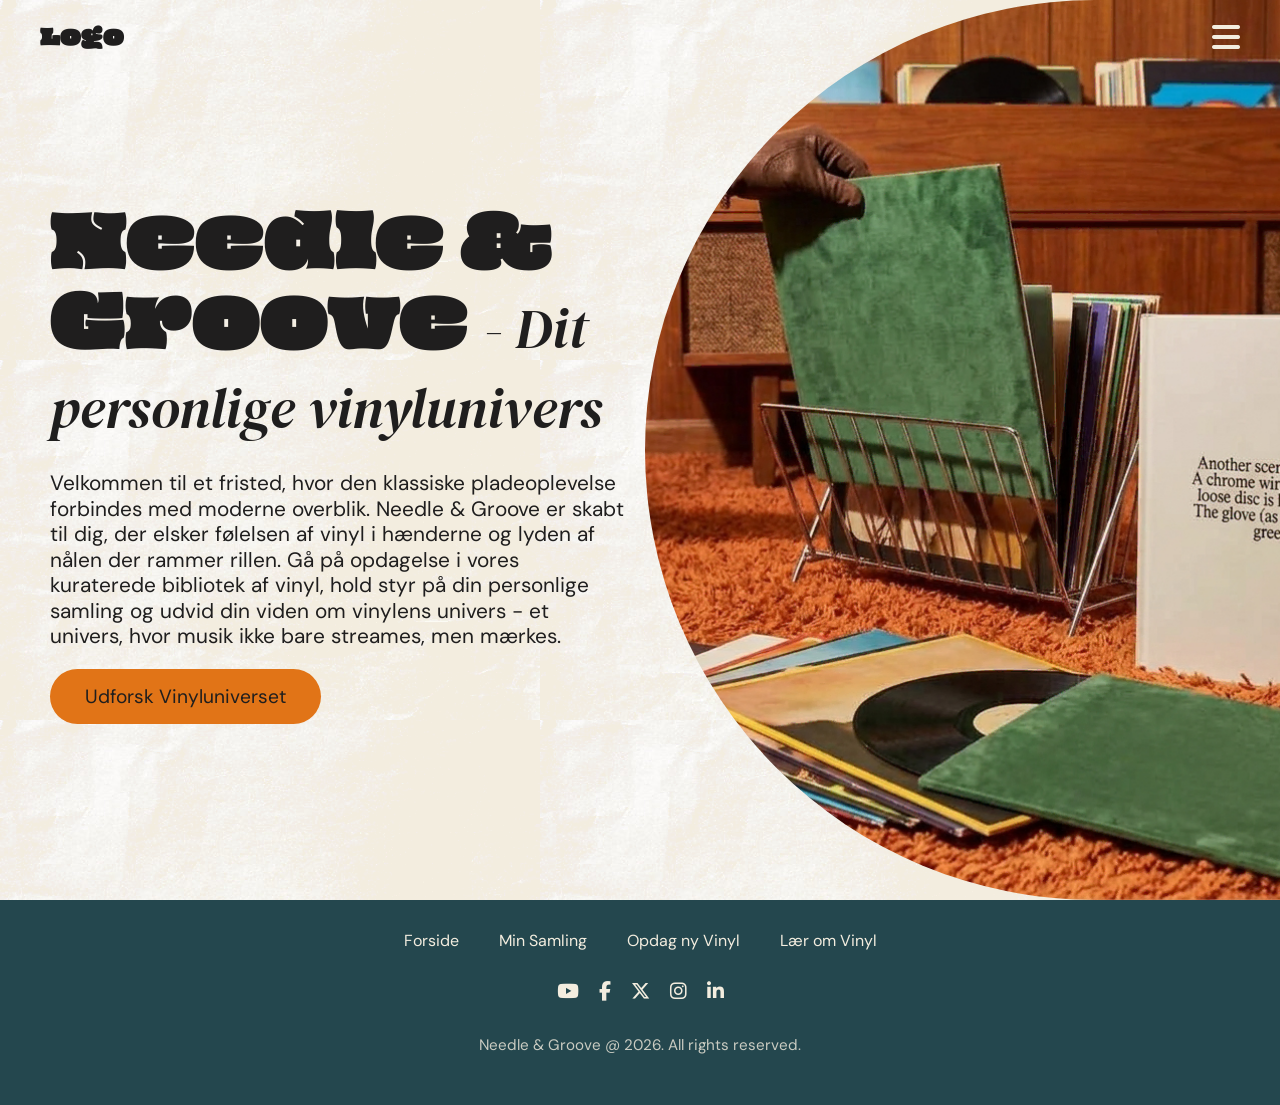
==== commit 46af9840: "menu desktop done" ====
--- a/index.html
+++ b/index.html
@@ -21,17 +21,10 @@
 
 <body>
     <header>
-        <div class="logo">
-            <a href="">...</a>
-        </div>
-        <nav>
-            <ul class="menu">
-                <li><a href="index.html">Forside</a></li>
-                <li><a href="min_samling.html">Min Samling</a></li>
-                <li><a href="preview_opdagnyvinyl.html">Opdag ny Vinyl</a></li>
-                <li><a href="preview_læromvinyl.html">Lær om Vinyl</a></li>
-            </ul>
-        </nav>
+        <a class="logo" href="index.html">Logo</a>
+        <a class="menu_btn" href="overlay_menu.html" aria-label="åben menu">
+            <i class="fa-solid fa-bars"></i>
+        </a>
     </header>
 
     <main>
--- a/css/style.css
+++ b/css/style.css
@@ -328,6 +328,55 @@
   }
 }
 
+/********** Menu **********/
+nav a {
+  color: #f3eddf;
+  text-decoration: none;
+  font-family: "DM Sans", sans-serif;
+  font-weight: 400;
+  font-style: normal;
+  font-size: 1rem;
+  transition: color 0.3s;
+  &:hover {
+    color: #e17417;
+  }
+}
+
+.logo {
+  color: #1f1e1e;
+  text-decoration: none;
+  font-family: "Oi", serif;
+  font-weight: 400;
+  font-style: normal;
+  font-size: 1.4rem;
+}
+
+.logo_lys {
+  color: #f3eddf;
+  text-decoration: none;
+  font-family: "Oi", serif;
+  font-weight: 400;
+  font-style: normal;
+  font-size: 1.4rem;
+}
+
+.close_btn {
+  color: #f3eddf;
+  font-size: 2.5rem;
+  cursor: pointer;
+}
+
+.menu_btn {
+  color: #f3eddf;
+  font-size: 2rem;
+  cursor: pointer;
+}
+
+.fremhæv {
+  color: #e17417;
+  font-weight: 700;
+}
+
 /********** Footer **********/
 footer {
   background-color: #24474e;
--- a/css/layout.css
+++ b/css/layout.css
@@ -39,7 +39,7 @@
 .baggrundsbillede_menu {
   filter: brightness(50%);
   grid-column: 1/2;
-  grid-row: 1/2;
+  grid-row: 1/3;
   z-index: 1;
   @media (width > 900px) {
     grid-column: 2/3;
@@ -190,6 +190,36 @@
   }
 }
 
+/********** Menu **********/
+header {
+  display: flex;
+  justify-content: space-between;
+  align-items: center;
+  padding: 20px 40px;
+  position: absolute;
+  top: 0;
+  left: 0;
+  width: 100%;
+  z-index: 100;
+}
+
+.minsamling_header {
+  display: flex;
+  justify-content: space-between;
+  align-items: center;
+  padding: 20px 40px;
+  position: relative;
+  top: 0;
+  left: 0;
+  width: 100%;
+  z-index: 100;
+}
+
+nav {
+  display: flex;
+  gap: 32px;
+}
+
 /********** Footer **********/
 .footer_container {
   display: flex;
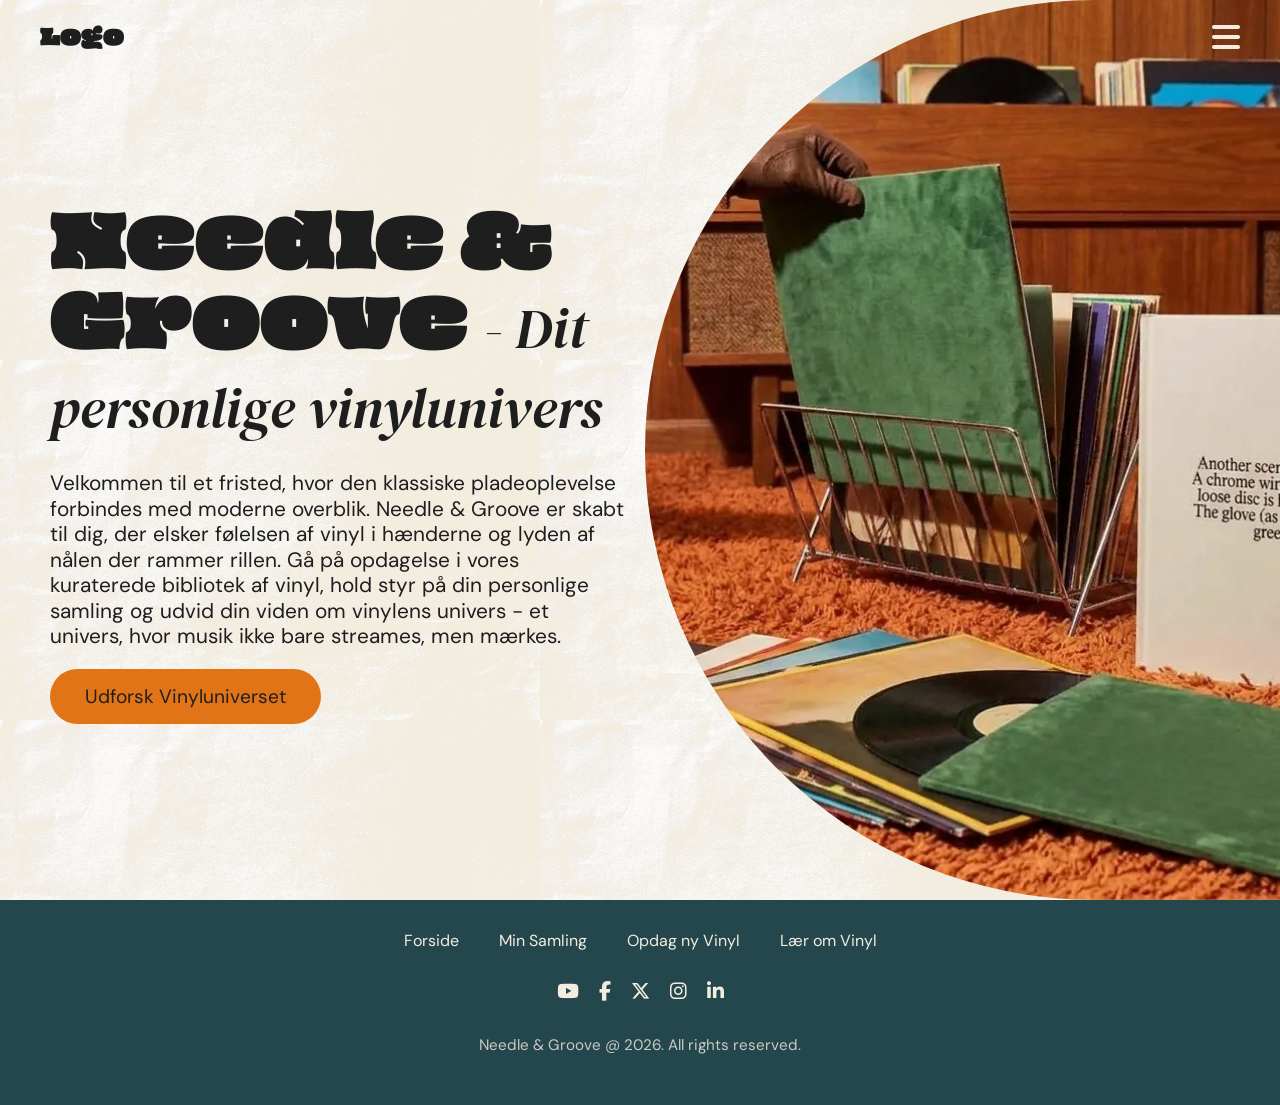
==== commit 5c3d6adf: "rettelser done" ====
--- a/index.html
+++ b/index.html
@@ -29,7 +29,7 @@
 
     <main>
         <div class="grid_5-4">
-            <img class="baggrundsbillede_forside" src="./imgs/Gemini_Generated_Image_txcvd5txcvd5txcv.webp"
+            <img class="baggrundsbillede_forside" src="./imgs/Gemini_Generated_BackgroundImage.webp"
                 alt="baggrundsbillede" fetchpriority="high">
             <div class="index_indhold">
                 <h1 class="forside_h1 tekst_lys_bg">Needle & Groove <span class="h1_andenfont">- Dit personlige
--- a/css/style.css
+++ b/css/style.css
@@ -122,6 +122,12 @@
   font-weight: 400;
   font-style: normal;
   font-size: 1.2rem;
+
+  transition: transform 0.6 ease;
+}
+
+.forside_botton:hover {
+  transform: scale(1.05);
 }
 
 .forside_p {
@@ -148,6 +154,12 @@
   cursor: pointer;
   border-radius: 30%;
   max-width: 300px;
+
+  transition: transform 0.6 ease;
+}
+
+.card_link:hover {
+  transform: scale(1.05);
 }
 
 .menu_overskrift {
@@ -240,6 +252,12 @@
   font-weight: 400;
   font-style: normal;
   font-size: 1.2rem;
+
+  transition: transform 0.6 ease;
+}
+
+.minsamling_botton:hover {
+  transform: scale(1.05);
 }
 
 .cover_container {
@@ -282,10 +300,33 @@
 .album_container {
   text-align: center;
   padding-bottom: 50px;
-}
-
-.cover_billede {
+  cursor: pointer;
+}
+
+.album {
+  position: relative;
+  overflow: hidden;
   border-radius: 50px;
+}
+
+.album_overlay {
+  position: absolute;
+  inset: 0;
+  background-color: #e17417cc;
+  color: #f3eddf;
+  display: flex;
+  flex-direction: column;
+  justify-content: center;
+  align-items: center;
+  text-align: center;
+  padding: 1rem;
+
+  opacity: 0;
+  transition: opacity 0.3s ease;
+}
+
+.album:hover .album_overlay {
+  opacity: 1;
 }
 
 .placeholder_cover {
@@ -298,6 +339,7 @@
 /********** Preview "Opdag ny Vinyl" og "Lær om Vinyl" **********/
 .bgb1_pre {
   filter: brightness(50%);
+  position: relative;
   z-index: 1;
   border-bottom-left-radius: 600px;
   border-bottom-right-radius: 600px;
@@ -309,6 +351,7 @@
 .bgb2_pre {
   border-bottom-left-radius: 600px;
   border-bottom-right-radius: 600px;
+  position: relative;
   z-index: 10;
   @media (width > 900px) {
     border-radius: 600px 0 0 600px;
@@ -316,6 +359,7 @@
 }
 
 .pre_overskrift {
+  position: relative;
   z-index: 20;
   padding-inline: 60px 60px;
   text-align: center;
@@ -349,6 +393,10 @@
   font-weight: 400;
   font-style: normal;
   font-size: 1.4rem;
+  @media (width < 900px) {
+    color: #f3eddf;
+    font-size: 1.8rem;
+  }
 }
 
 .logo_lys {
@@ -358,6 +406,9 @@
   font-weight: 400;
   font-style: normal;
   font-size: 1.4rem;
+  @media (width < 900px) {
+    font-size: 1.8rem;
+  }
 }
 
 .close_btn {
--- a/css/layout.css
+++ b/css/layout.css
@@ -60,7 +60,7 @@
 
 .card_container {
   display: grid;
-  gap: 20px;
+  gap: 40px;
   justify-items: center;
   @media (width > 900px) {
     grid-template-columns: repeat(3, 1fr);
@@ -218,6 +218,16 @@
 nav {
   display: flex;
   gap: 32px;
+  @media (width < 900px) {
+    display: none;
+  }
+}
+
+@media (width < 900px) {
+  .menu_overskrift,
+  .preminsamling_overskrift {
+    margin-top: 90px;
+  }
 }
 
 /********** Footer **********/
